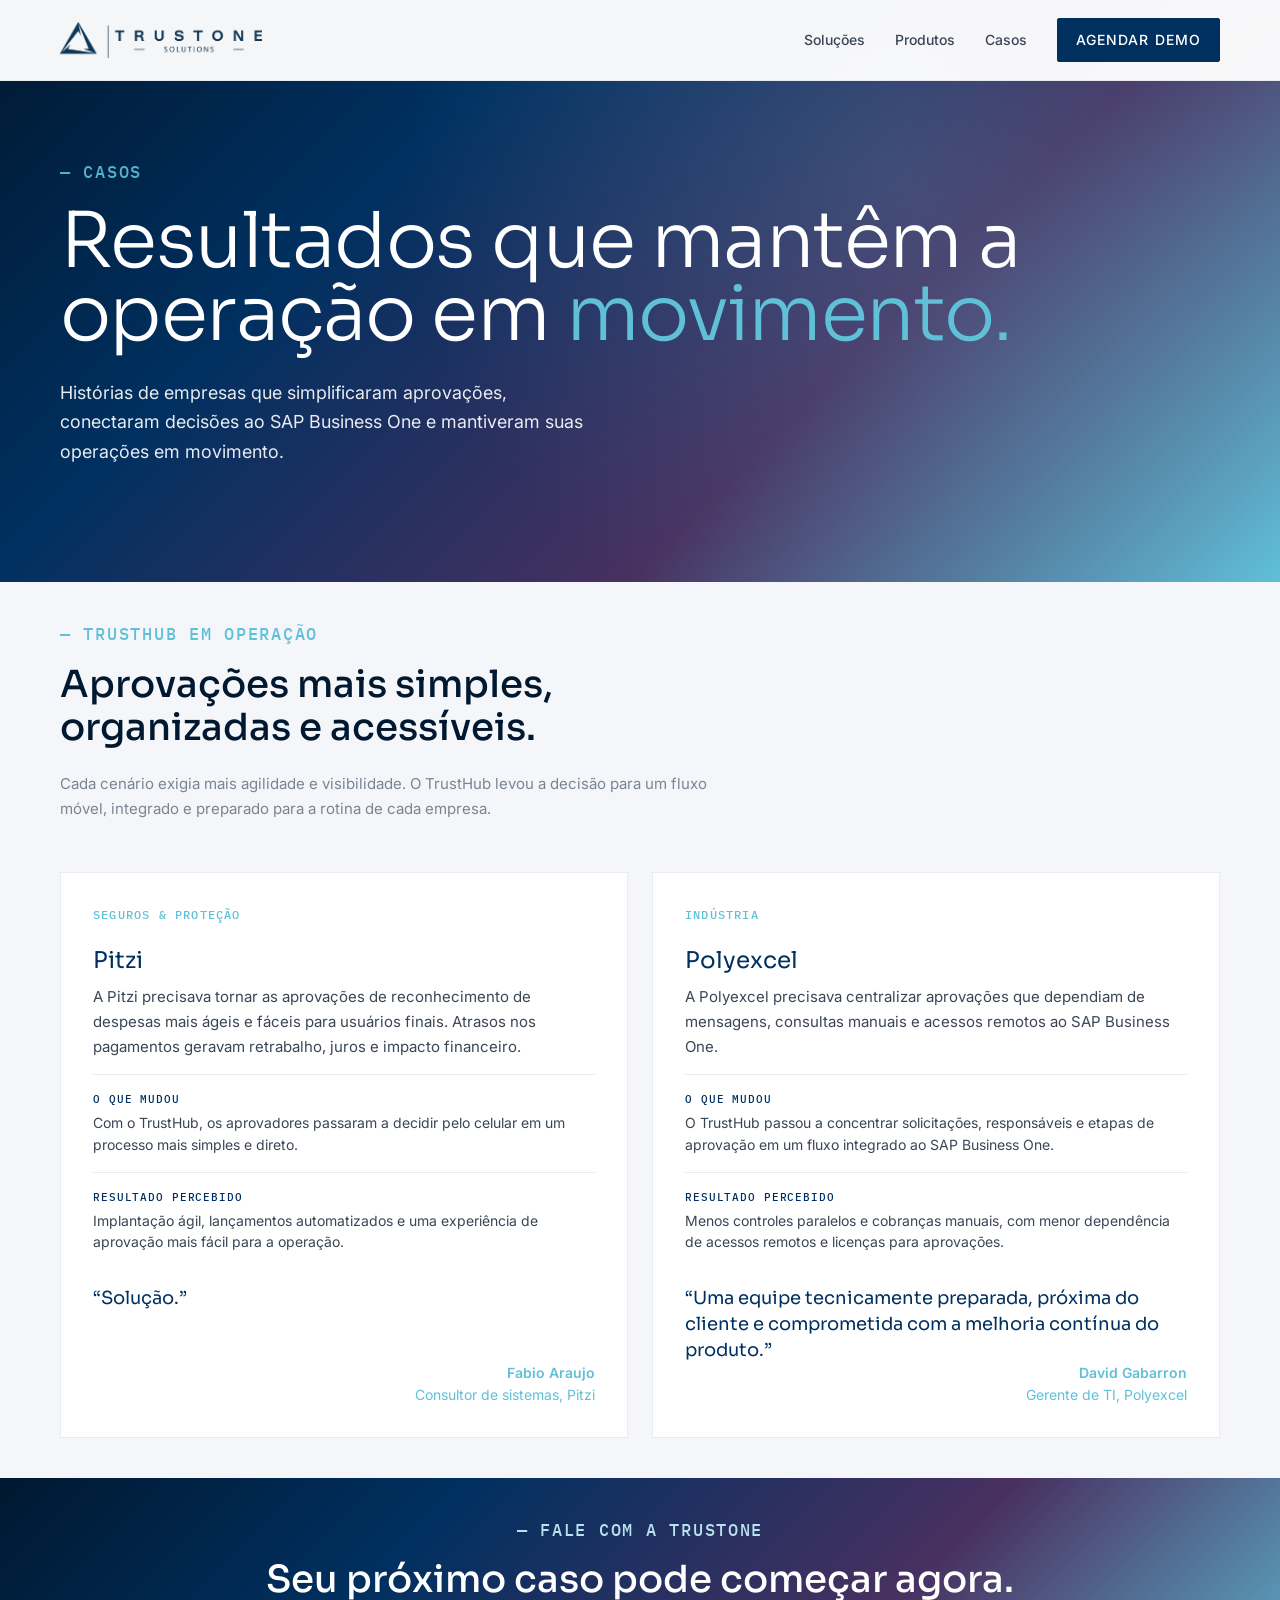
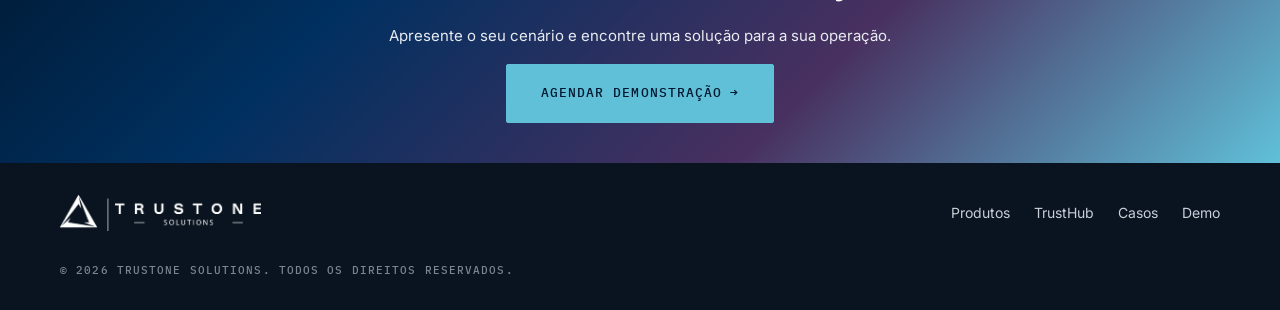
==== casos.html @ a484a376 "feat: novo site" ====
<!DOCTYPE html>
<html lang="pt-BR">
<head>
  <meta charset="UTF-8" />
  <meta name="viewport" content="width=device-width, initial-scale=1.0" />
  <meta name="description" content="Casos de sucesso da TrustOne Solutions." />
  <meta name="keywords" content="SAP Business One, consultoria empresarial, analytics, desenvolvimento, gestão empresarial, ERP, business intelligence, automação de processos, São Paulo">
  <meta name="language" content="pt-BR">
  <link rel="icon" type="image/png" href="assets/favicon.png">
  <title>Casos | TrustOne Solutions</title>
  <link rel="preconnect" href="https://fonts.googleapis.com" />
  <link rel="preconnect" href="https://fonts.gstatic.com" crossorigin />
  <link href="https://fonts.googleapis.com/css2?family=IBM+Plex+Mono:wght@400;500&family=Inter:wght@400;500;600&family=Sora:wght@300;400;500;600&display=swap" rel="stylesheet" />
  <link rel="stylesheet" href="style.css" />
  <link rel="stylesheet" href="pages.css" />
</head>
<body>
  <header class="site-header" id="header">
    <div class="container header-inner">
      <a href="index.html" class="logo" aria-label="TrustOne Solutions - Início"><img src="assets/logo_horizontal_1cor.png" alt="TrustOne Solutions" /></a>
      <nav class="main-nav" id="mainNav" aria-label="Navegação principal">
        <a href="index.html#solucoes">Soluções</a>
        <a href="produtos.html">Produtos</a>
        <a href="casos.html">Casos</a>
        <a href="index.html#contato" class="btn btn--small">Agendar demo</a>
      </nav>
      <button class="menu-toggle" id="menuToggle" aria-label="Abrir menu" aria-expanded="false" aria-controls="mainNav"><span></span><span></span><span></span></button>
    </div>
  </header>

  <main>
    <section class="hero" aria-labelledby="casesTitle">
      <div class="container hero__content">
        <p class="caption caption--mono hero__eyebrow">— Casos</p>
        <h1 id="casesTitle" class="display display--l hero__title">Resultados que mantêm a operação em <span class="text-cyan">movimento.</span></h1>
        <p class="body-text hero__lead">Histórias de empresas que simplificaram aprovações, conectaram decisões ao SAP Business One e mantiveram suas operações em movimento.</p>
      </div>
    </section>

    <section aria-labelledby="casesTitleList">
      <div class="container">
        <header class="section-header">
          <p class="caption caption--mono">— TrustHub em operação</p>
          <h2 id="casesTitleList" class="headline">Aprovações mais simples, organizadas e acessíveis.</h2>
          <p class="body-text section-header__lead">Cada cenário exigia mais agilidade e visibilidade. O TrustHub levou a decisão para um fluxo móvel, integrado e preparado para a rotina de cada empresa.</p>
        </header>
        <div class="case-grid" aria-label="Casos de sucesso do TrustHub">
          <article class="case-card">
            <span class="card-kicker case-card__status">Seguros &amp; Proteção</span>
            <h2 class="subhead">Pitzi</h2>
            <p class="body-text">A Pitzi precisava tornar as aprovações de reconhecimento de despesas mais ágeis e fáceis para usuários finais. Atrasos nos pagamentos geravam retrabalho, juros e impacto financeiro.</p>
            <div class="case-card__detail"><strong>O que mudou</strong><span>Com o TrustHub, os aprovadores passaram a decidir pelo celular em um processo mais simples e direto.</span></div>
            <div class="case-card__detail"><strong>Resultado percebido</strong><span>Implantação ágil, lançamentos automatizados e uma experiência de aprovação mais fácil para a operação.</span></div>
            <p class="case-card__quote">“Solução.”</p>
            <p class="case-card__author"><span>Fabio Araujo</span><span>Consultor de sistemas, Pitzi</span></p>
          </article>
          <article class="case-card">
            <span class="card-kicker case-card__status">Indústria</span>
            <h2 class="subhead">Polyexcel</h2>
            <p class="body-text">A Polyexcel precisava centralizar aprovações que dependiam de mensagens, consultas manuais e acessos remotos ao SAP Business One.</p>
            <div class="case-card__detail"><strong>O que mudou</strong><span>O TrustHub passou a concentrar solicitações, responsáveis e etapas de aprovação em um fluxo integrado ao SAP Business One.</span></div>
            <div class="case-card__detail"><strong>Resultado percebido</strong><span>Menos controles paralelos e cobranças manuais, com menor dependência de acessos remotos e licenças para aprovações.</span></div>
            <p class="case-card__quote">“Uma equipe tecnicamente preparada, próxima do cliente e comprometida com a melhoria contínua do produto.”</p>
            <p class="case-card__author"><span>David Gabarron</span><span>Gerente de TI, Polyexcel</span></p>
          </article>
        </div>
      </div>
    </section>

    <section class="final-cta" aria-labelledby="casesCtaTitle">
      <div class="container final-cta__content">
        <p class="caption caption--light">— Fale com a TrustOne</p>
        <h2 id="casesCtaTitle" class="headline">Seu próximo caso pode começar agora.</h2>
        <p class="body-text">Apresente o seu cenário e encontre uma solução para a sua operação.</p>
        <a href="index.html#contato" class="btn btn--primary btn--large">Agendar demonstração <span aria-hidden="true">→</span></a>
      </div>
    </section>
  </main>

  <footer class="site-footer">
    <div class="container footer-inner">
      <a href="index.html" class="logo logo--footer" aria-label="TrustOne Solutions - Início"><img src="assets/logo_horizontal_2cores.png" alt="TrustOne Solutions" /></a>
      <nav class="footer-nav" aria-label="Links do rodapé"><a href="produtos.html">Produtos</a><a href="trusthub.html">TrustHub</a><a href="casos.html">Casos</a><a href="index.html#contato">Demo</a></nav>
      <p class="caption caption--mono footer__legal">© 2026 TrustOne Solutions. Todos os direitos reservados.</p>
    </div>
  </footer>
  <script src="script.js"></script>
</body>
</html>
---- style.css ----
/* ==========================================================================
   TrustOne Solutions — Brandbook 2026
   Arquivo: style.css
   Tecnologias: CSS3 puro, variáveis (:root), Google Fonts.
   Objetivo: implementar identidade visual com modularidade e consistência.
   ========================================================================== */

/* --------------------------------------------------------------------------
   1. VARIÁVEIS DE MARCA
   Todas as cores, fontes e espaçamentos-base são declarados em :root para
   garantir consistência entre componentes e facilitar manutenção futura.
   -------------------------------------------------------------------------- */
:root {
  /* Primárias */
  --trust-navy: #003060;
  --trust-cyan: #60C0D8;

  /* Secundárias e suporte */
  --navy-900: #001830;
  --navy-600: #184878;
  --violeta: #483060;
  --ciano-300: #B8E2ED;

  /* Neutros estruturais */
  --ink: #0A1420;
  --graphite: #3A4656;
  --stone: #7A8594;
  --fog: #C8CFD8;
  --mist: #E8ECF1;
  --paper: #F4F6F9;

  /* Gradiente institucional — 135° conforme Brandbook p. 38 */
  --gradient-institutional: linear-gradient(
    135deg,
    var(--navy-900) 0%,
    var(--trust-navy) 30%,
    var(--violeta) 65%,
    var(--trust-cyan) 100%
  );

  /* Tipografia */
  --font-sora: 'Sora', sans-serif;           /* Títulos e display */
  --font-inter: 'Inter', sans-serif;         /* Corpo de texto */
  --font-mono: 'IBM Plex Mono', monospace;   /* Labels, captions, metadados */

  /* Unidade de espaçamento-base (X = 40pt convertido para px) */
  --space-unit: 40px;

  /* Transições */
  --transition-fast: 150ms ease;
  --transition-base: 220ms ease;
}

/* --------------------------------------------------------------------------
   2. RESET E BASE
   -------------------------------------------------------------------------- */
*,
*::before,
*::after {
  box-sizing: border-box;
}

html {
  scroll-behavior: smooth;
  -webkit-font-smoothing: antialiased;
  -moz-osx-font-smoothing: grayscale;
}

body {
  margin: 0;
  padding: 0;
  font-family: var(--font-inter);
  font-size: 16px;
  line-height: 1.6;
  color: var(--ink);
  background-color: var(--paper);
}

img {
  max-width: 100%;
  height: auto;
  display: block;
}

a {
  color: inherit;
  text-decoration: none;
}

button {
  font-family: inherit;
}

/* --------------------------------------------------------------------------
   3. TIPOGRAFIA
   A hierarquia respeita o silêncio: pesos leves nos displays, corpo legível
   em Inter e metadados técnicos em IBM Plex Mono.
   -------------------------------------------------------------------------- */

/* Display XXL: 180pt / line-height 0.92 / weight 300 */
.display {
  font-family: var(--font-sora);
  font-weight: 300;
  letter-spacing: -0.02em;
  margin: 0;
}

.display--xxl {
  font-size: clamp(48px, 12vw, 180pt);
  line-height: 0.92;
}

/* Display XL: 120pt / line-height 0.95 / weight 300 */
.display--xl {
  font-size: clamp(42px, 9vw, 120pt);
  line-height: 0.95;
}

/* Display L: 96pt / line-height 0.95 / weight 300 */
.display--l {
  font-size: clamp(36px, 6vw, 96pt);
  line-height: 0.95;
}

/* Headline: 40pt / line-height 1.15 / weight 500 */
.headline {
  font-family: var(--font-sora);
  font-size: clamp(28px, 3.2vw, 28pt);
  font-weight: 500;
  line-height: 1.15;
  color: var(--navy-900);
  margin: 0 0 0.6em;
}

.headline--light {
  color: #ffffff;
}

/* Subhead: 28pt / line-height 1.3 / weight 400 */
.subhead {
  font-family: var(--font-sora);
  font-size: clamp(20px, 1.8vw, 28pt);
  font-weight: 400;
  line-height: 1.3;
  color: var(--trust-navy);
  margin: 0 0 0.4em;
}

/* Corpo de texto (Inter) */
.body-text {
  font-family: var(--font-inter);
  font-size: clamp(15px, 1.15vw, 17px);
  font-weight: 400;
  line-height: 1.65;
  color: var(--graphite);
  margin: 0 0 1em;
}

.body-text--light {
  color: var(--mist);
}

/* Caption / Label (IBM Plex Mono): 13pt / line-height 1.4 / letter-spacing 0.1em / weight 500 */
.caption {
  font-family: var(--font-mono);
  font-size: 13pt;
  font-weight: 500;
  line-height: 1.4;
  letter-spacing: 0.1em;
  text-transform: uppercase;
  color: var(--stone);
  margin: 0 0 1em;
}

.caption--mono {
  color: var(--trust-cyan);
}

.caption--light {
  color: var(--ciano-300);
}

/* Utilitários */
.text-cyan {
  color: var(--trust-cyan);
}

.visually-hidden {
  position: absolute;
  width: 1px;
  height: 1px;
  padding: 0;
  margin: -1px;
  overflow: hidden;
  clip: rect(0, 0, 0, 0);
  white-space: nowrap;
  border: 0;
}

/* --------------------------------------------------------------------------
   4. LAYOUT
   Container centralizado com largura máxima e padding responsivo.
   A unidade X = 40pt é usada como referência para margens verticais.
   -------------------------------------------------------------------------- */
.container {
  width: 100%;
  max-width: 1280px;
  margin: 0 auto;
  padding: 0 clamp(20px, 5vw, calc(var(--space-unit) * 1.5));
}

section {
  padding: calc(var(--space-unit)) 0;
}

/* --------------------------------------------------------------------------
   5. HEADER E NAVEGAÇÃO
   -------------------------------------------------------------------------- */
.site-header {
  position: fixed;
  top: 0;
  left: 0;
  width: 100%;
  z-index: 1000;
  background-color: rgba(255, 255, 255, 0.96);
  backdrop-filter: blur(8px);
  border-bottom: 1px solid var(--mist);
  transition: box-shadow var(--transition-base);
}

.site-header--scrolled {
  box-shadow: 0 2px 12px rgba(10, 20, 32, 0.08);
}

.header-inner {
  display: flex;
  align-items: center;
  justify-content: space-between;
  height: 80px;
}

.logo img {
  height: 36px;
  width: auto;
}

.logo--footer img {
  filter: brightness(0) invert(1);
}

.main-nav {
  display: flex;
  align-items: center;
  gap: calc(var(--space-unit) * 0.75);
}

.main-nav a {
  font-family: var(--font-inter);
  font-size: 14px;
  font-weight: 500;
  color: var(--graphite);
  transition: color var(--transition-fast);
}

.main-nav a:hover {
  color: var(--trust-navy);
}

.main-nav a.btn {
  color: #ffffff;
}

/* Botão hamburger — visível apenas em mobile */
.menu-toggle {
  display: none;
  flex-direction: column;
  justify-content: center;
  width: 40px;
  height: 40px;
  background: transparent;
  border: none;
  cursor: pointer;
  gap: 6px;
  padding: 0;
}

.menu-toggle span {
  display: block;
  width: 24px;
  height: 2px;
  background-color: var(--trust-navy);
  transition: transform var(--transition-fast), opacity var(--transition-fast);
}

.menu-toggle[aria-expanded="true"] span:nth-child(1) {
  transform: translateY(8px) rotate(45deg);
}

.menu-toggle[aria-expanded="true"] span:nth-child(2) {
  opacity: 0;
}

.menu-toggle[aria-expanded="true"] span:nth-child(3) {
  transform: translateY(-8px) rotate(-45deg);
}

/* --------------------------------------------------------------------------
   6. BOTÕES E LINKS
   -------------------------------------------------------------------------- */
.btn {
  display: inline-flex;
  align-items: center;
  justify-content: center;
  gap: 8px;
  font-family: var(--font-mono);
  font-size: 12px;
  font-weight: 500;
  letter-spacing: 0.08em;
  text-transform: uppercase;
  padding: 14px 26px;
  border: 1px solid transparent;
  border-radius: 2px;
  cursor: pointer;
  transition: background-color var(--transition-fast),
              border-color var(--transition-fast),
              color var(--transition-fast),
              transform var(--transition-fast);
}

.btn--primary {
  background-color: var(--trust-cyan);
  color: var(--navy-900);
  border-color: var(--trust-cyan);
}

.btn--primary:hover {
  background-color: var(--ciano-300);
  border-color: var(--ciano-300);
  transform: translateY(-1px);
}

.btn--outline {
  background-color: transparent;
  color: #ffffff;
  border-color: rgba(255, 255, 255, 0.45);
}

.btn--outline:hover {
  background-color: rgba(255, 255, 255, 0.08);
  border-color: rgba(255, 255, 255, 0.8);
}

.btn--small {
  padding: 10px 18px;
  background-color: var(--trust-navy);
  color: #ffffff;
  border-color: var(--trust-navy);
}

.btn--small:hover {
  background-color: var(--navy-600);
  border-color: var(--navy-600);
}

.btn--large {
  padding: 18px 34px;
  font-size: 13px;
}

.link-arrow {
  display: inline-flex;
  align-items: center;
  gap: 6px;
  margin-top: auto;
  font-family: var(--font-inter);
  font-size: 14px;
  font-weight: 500;
  color: var(--trust-navy);
  transition: gap var(--transition-fast);
}

.link-arrow:hover {
  gap: 10px;
}

/* --------------------------------------------------------------------------
   7. HERO
   Fundo com gradiente institucional de 135°. Texto claro sobre fundo escuro.
   -------------------------------------------------------------------------- */
.hero {
  position: relative;
  display: flex;
  align-items: center;
  padding-top: calc(var(--space-unit) * 4);
  padding-bottom: calc(var(--space-unit) * 2);
  background: var(--gradient-institutional);
  color: #ffffff;
  overflow: hidden;
}

.hero::after {
  content: "";
  position: absolute;
  inset: 0;
  background: radial-gradient(circle at 70% 30%, rgba(96, 192, 216, 0.2), transparent 50%);
  pointer-events: none;
}

.hero__content {
  position: relative;
  z-index: 1;
}

.hero__eyebrow {
  margin-bottom: 1.2em;
  opacity: 0.9;
}

.hero__title {
  color: #ffffff;
  margin-bottom: 0.35em;
}

.hero__lead {
  max-width: 540px;
  color: var(--mist);
  font-size: clamp(16px, 1.4vw, 19px);
  margin-bottom: 2em;
}

.hero__actions {
  display: flex;
  flex-wrap: wrap;
  gap: 14px;
}

/* --------------------------------------------------------------------------
   8. MÉTRICAS
   Números em Sora, labels em IBM Plex Mono. Fundo claro para contraste.
   -------------------------------------------------------------------------- */
.metrics {
  background-color: #ffffff;
  border-bottom: 1px solid var(--mist);
}

.metrics__grid {
  display: grid;
  grid-template-columns: repeat(4, 1fr);
  gap: calc(var(--space-unit) * 0.75);
}

.metric-card {
  display: flex;
  flex-direction: column;
  gap: 6px;
}

.metric-card__number {
  font-family: var(--font-sora);
  font-size: clamp(36px, 4.5vw, 56px);
  font-weight: 300;
  line-height: 1;
  color: var(--trust-navy);
}

.metric-card__label {
  font-family: var(--font-mono);
  font-size: 11px;
  font-weight: 500;
  letter-spacing: 0.1em;
  text-transform: uppercase;
  color: var(--stone);
}

/* --------------------------------------------------------------------------
   9. SEÇÃO DE SOLUÇÕES E CARDS
   Cards com bordas limpas, sombra sutil e uso generoso de espaço em branco.
   -------------------------------------------------------------------------- */
.solutions {
  background-color: var(--paper);
}

.section-header {
  max-width: 680px;
  margin-bottom: calc(var(--space-unit) * 1.25);
}

.section-header__lead {
  color: var(--stone);
}

.cards-grid {
  display: grid;
  grid-template-columns: repeat(3, minmax(0, 1fr));
  gap: calc(var(--space-unit) * 0.75);
}

.solution-card {
  display: flex;
  flex-direction: column;
  background-color: #ffffff;
  border: 1px solid var(--mist);
  border-radius: 2px;
  padding: calc(var(--space-unit) * 0.8);
  transition: border-color var(--transition-base),
              box-shadow var(--transition-base),
              transform var(--transition-base);
}

.solution-card:hover {
  border-color: var(--fog);
  box-shadow: 0 12px 32px rgba(10, 20, 32, 0.06);
  transform: translateY(-4px);
}

.solution-card__icon {
  width: 48px;
  height: 48px;
  color: var(--trust-navy);
  margin-bottom: calc(var(--space-unit) * 0.45);
}

.solution-card__icon svg {
  width: 100%;
  height: 100%;
}

/* --------------------------------------------------------------------------
   10. DIFERENCIAIS
   -------------------------------------------------------------------------- */
.edge {
  background-color: #ffffff;
}

.edge__layout {
  display: grid;
  grid-template-columns: 1fr 1fr;
  gap: calc(var(--space-unit) * 1.5);
  align-items: center;
}

.edge__copy {
  max-width: 560px;
}

.check-list {
  list-style: none;
  padding: 0;
  margin: 0 0 calc(var(--space-unit) * 0.8);
  display: flex;
  flex-direction: column;
  gap: 16px;
}

.check-list li {
  display: flex;
  align-items: center;
  gap: 14px;
  font-family: var(--font-inter);
  font-size: 16px;
  line-height: 1.5;
  color: var(--graphite);
}

/* Símbolo do check do logotipo usado como selo/bullet autônomo */
.check-list__icon {
  flex-shrink: 0;
  display: flex;
  align-items: center;
  justify-content: center;
  width: 24px;
  height: 24px;
  background-color: var(--trust-cyan);
  border-radius: 4px;
}

.check-list__icon img {
  width: 20px;
  height: auto;
  display: block;
}

.gradient-block {
  width: 100%;
  aspect-ratio: 4 / 3;
  background: var(--gradient-institutional);
  border-radius: 2px;
  opacity: 0.95;
}

/* --------------------------------------------------------------------------
   11. CTA FINAL
   -------------------------------------------------------------------------- */
.cta {
  background-color: var(--navy-900);
  text-align: center;
}

.cta--trusthub {
  position: relative;
  overflow: hidden;
}

.cta--trusthub::before {
  position: absolute;
  inset: 0;
  content: "";
  background-image: url("assets/triangles_pattern.svg");
  background-repeat: repeat;
  background-size: 112px 112px;
  -webkit-mask-image: linear-gradient(to right, transparent 0, transparent 50%, #000 100%);
  mask-image: linear-gradient(to right, transparent 0, transparent 50%, #000 100%);
  opacity: .15;
  pointer-events: none;
}

.cta--trusthub .cta__content {
  position: relative;
  z-index: 1;
}

.cta__content {
  max-width: 720px;
}

/* --------------------------------------------------------------------------
   12. CONTATO
   -------------------------------------------------------------------------- */
.contact {
  background-color: var(--paper);
}

.contact__layout {
  display: grid;
  grid-template-columns: minmax(0, 0.8fr) minmax(0, 1.2fr);
  gap: calc(var(--space-unit) * 1.5);
  align-items: start;
}

.contact__details {
  max-width: 500px;
}

.contact__channels {
  display: grid;
  gap: 22px;
  margin-top: calc(var(--space-unit) * 0.8);
}

.contact-channel {
  display: flex;
  align-items: flex-start;
  gap: 14px;
  color: var(--graphite);
}

.contact-channel[href] {
  transition: color var(--transition-fast);
}

.contact-channel[href]:hover {
  color: var(--trust-navy);
}

.contact-channel__icon {
  flex: 0 0 24px;
  width: 24px;
  height: 24px;
  color: var(--trust-cyan);
}

.contact-channel__icon svg {
  display: block;
  width: 100%;
  height: 100%;
}

.contact-channel strong,
.contact-channel small {
  display: block;
}

.contact-channel strong {
  font-family: var(--font-inter);
  font-size: 15px;
  font-weight: 600;
  line-height: 1.35;
  color: var(--ink);
}

.contact-channel small {
  margin-top: 3px;
  font-family: var(--font-inter);
  font-size: 14px;
  line-height: 1.5;
  color: var(--graphite);
}

.contact__socials {
  margin-top: calc(var(--space-unit) * 1.1);
}

.contact__socials .caption {
  margin-bottom: 12px;
}

.contact__social-links {
  display: flex;
  flex-wrap: wrap;
  gap: 10px;
}

.contact__social-links a {
  border: 1px solid var(--fog);
  padding: 9px 13px;
  font-family: var(--font-mono);
  font-size: 11px;
  font-weight: 500;
  letter-spacing: 0.04em;
  color: var(--trust-navy);
  transition: border-color var(--transition-fast), background-color var(--transition-fast), color var(--transition-fast);
}

.contact__social-links a:hover {
  border-color: var(--trust-navy);
  background-color: var(--trust-navy);
  color: #ffffff;
}

.contact__form {
  min-height: 720px;
  overflow: hidden;
  background-color: var(--ink);
  border-radius: 2px;
}

.contact__form iframe {
  display: block;
  width: 100%;
  height: 1200px;
  min-height: 720px;
  border: 0;
  background-color: var(--ink);
}

/* --------------------------------------------------------------------------
   13. FOOTER
   -------------------------------------------------------------------------- */
.site-footer {
  background-color: var(--ink);
  color: #ffffff;
  padding: calc(var(--space-unit) * 0.8) 0;
}

.footer-inner {
  display: flex;
  flex-wrap: wrap;
  align-items: center;
  justify-content: space-between;
  gap: 20px;
}

.footer-nav {
  display: flex;
  gap: calc(var(--space-unit) * 0.6);
}

.footer-nav a {
  font-family: var(--font-inter);
  font-size: 14px;
  color: var(--fog);
  transition: color var(--transition-fast);
}

.footer-nav a:hover {
  color: #ffffff;
}

.footer__legal {
  width: 100%;
  margin-top: 12px;
  margin-bottom: 0;
  color: var(--stone);
  font-size: 11px;
}

/* --------------------------------------------------------------------------
   14. RESPONSIVIDADE
   -------------------------------------------------------------------------- */
@media (max-width: 1024px) {
  .cards-grid {
    grid-template-columns: repeat(2, 1fr);
  }
}

@media (max-width: 768px) {
  .main-nav {
    position: fixed;
    top: 80px;
    left: 0;
    width: 100%;
    flex-direction: column;
    align-items: flex-start;
    gap: 0;
    background-color: #ffffff;
    border-bottom: 1px solid var(--mist);
    padding: 16px clamp(20px, 5vw, calc(var(--space-unit) * 1.5));
    transform: translateY(-120%);
    opacity: 0;
    pointer-events: none;
    transition: transform var(--transition-base), opacity var(--transition-base);
  }

  .main-nav.is-open {
    transform: translateY(0);
    opacity: 1;
    pointer-events: auto;
  }

  .main-nav a {
    display: block;
    width: 100%;
    padding: 14px 0;
    border-bottom: 1px solid var(--mist);
  }

  .main-nav a.btn {
    margin-top: 12px;
    text-align: center;
    border: none;
  }

  .menu-toggle {
    display: flex;
  }

  .metrics__grid {
    grid-template-columns: repeat(2, 1fr);
    gap: calc(var(--space-unit) * 0.5);
  }

  .cards-grid {
    grid-template-columns: 1fr;
  }

  .edge__layout,
  .contact__layout {
    grid-template-columns: 1fr;
    gap: calc(var(--space-unit));
  }

  .contact__details {
    max-width: none;
  }

  .contact__form {
    min-height: 640px;
  }

  .contact__form iframe {
    min-height: 640px;
  }

  .gradient-block {
    max-width: 420px;
  }

  .hero__actions {
    flex-direction: column;
    align-items: flex-start;
  }
}

@media (max-width: 480px) {
  .metrics__grid {
    grid-template-columns: 1fr;
  }

  .footer-inner {
    flex-direction: column;
    align-items: flex-start;
  }
}
---- pages.css ----
.feature-grid,
.audience-grid,
.benefit-grid,
.case-grid {
  display: grid;
  grid-template-columns: repeat(3, minmax(0, 1fr));
  gap: 24px;
}

.feature-card,
.audience-card,
.benefit-card,
.case-card {
  display: flex;
  flex-direction: column;
  min-width: 0;
  padding: 32px;
  background: #ffffff;
  border: 1px solid var(--mist);
}

.product-card--featured {
  position: relative;
  overflow: hidden;
  background: var(--trust-navy);
  border-color: var(--navy-900);
}

.product-card--featured::before {
  position: absolute;
  inset: 0;
  content: "";
  background-image: url("assets/check_margin.svg");
  background-repeat: repeat;
  background-position: -10px -12px;
  background-size: 48px 48px;
  padding: 12px;
  opacity: .09;
  pointer-events: none;
}

.product-card--featured > * {
  position: relative;
  z-index: 1;
}

.product-card--featured .subhead,
.product-card--featured .body-text,
.product-card--featured .link-arrow {
  color: #ffffff;
}

.card-kicker,
.step__number {
  display: block;
  margin-bottom: 22px;
  font-family: var(--font-mono);
  font-size: 12px;
  font-weight: 500;
  letter-spacing: .1em;
  color: var(--trust-cyan);
  text-transform: uppercase;
}

.feature-card .body-text,
.benefit-card .body-text {
  margin-bottom: 24px;
}

.trusthub-hero__layout {
  position: relative;
  z-index: 1;
  display: grid;
  grid-template-columns: minmax(0, 1fr) minmax(340px, .82fr);
  gap: calc(var(--space-unit) * 1.25);
  align-items: center;
}

.app-preview {
  display: flex;
  justify-content: center;
  padding: 14px;
  /* background: rgba(255,255,255,.16); */
  /* border: 1px solid rgba(255,255,255,.28); */
  border-radius: 4px;
  /* box-shadow: 0 24px 54px rgba(0, 24, 48, .28); */
}

.app-preview img {
  width: min(100%, 330px);
  height: auto;
}

.problem-section {
  background: var(--paper);
}

.problem-layout,
.integration-layout,
.security-layout {
  display: grid;
  grid-template-columns: minmax(0, .9fr) minmax(0, 1.1fr);
  gap: calc(var(--space-unit) * 1.5);
  align-items: start;
}

.problem-list,
.security-list {
  display: grid;
  gap: 0;
  margin: 0;
  padding: 0;
  list-style: none;
  border-top: 1px solid var(--fog);
}

.problem-list li,
.security-list li {
  display: flex;
  align-items: center;
  gap: 14px;
  padding: 20px 0;
  border-bottom: 1px solid var(--fog);
  color: var(--graphite);
}

.solution-section {
  background: #ffffff;
}

.solution-intro {
  max-width: 720px;
  margin-bottom: 42px;
}

.app-gallery {
  background: var(--paper);
}

.app-gallery__layout {
  display: flex;
  gap: 20px;
  overflow-x: auto;
  padding: 0 0 16px;
  scroll-snap-type: x mandatory;
  scrollbar-color: var(--trust-cyan) var(--mist);
  scrollbar-width: thin;
}

.app-gallery__layout::-webkit-scrollbar {
  height: 8px;
}

.app-gallery__layout::-webkit-scrollbar-track {
  background: var(--mist);
}

.app-gallery__layout::-webkit-scrollbar-thumb {
  background: var(--trust-cyan);
}

.app-gallery__item {
  display: flex;
  flex: 0 0 310px;
  flex-direction: column;
  overflow: hidden;
  scroll-snap-align: start;
  background: #ffffff;
  border: 1px solid var(--mist);
}

.app-gallery__image {
  display: flex;
  align-items: flex-start;
  justify-content: center;
  min-height: 390px;
  overflow: hidden;
  padding: 24px 24px 0;
  background: var(--gradient-institutional);
}

.app-gallery__image img {
  width: auto;
  max-width: 100%;
  height: 440px;
  object-fit: contain;
  object-position: top;
  filter: drop-shadow(0 16px 20px rgba(0, 0, 0, .25));
}

.app-gallery__copy {
  padding: 24px;
}

.app-gallery__copy .card-kicker {
  margin-bottom: 12px;
}

.app-gallery__copy .subhead {
  font-size: 22px;
}

.app-gallery__copy .body-text {
  margin-bottom: 0;
  font-size: 14px;
}

.flow-section {
  background: var(--navy-900);
}

.flow-section .headline,
.flow-section .body-text {
  color: #ffffff;
}

.flow-grid {
  display: grid;
  grid-template-columns: repeat(4, minmax(0, 1fr));
  gap: 1px;
  background: rgba(255,255,255,.22);
}

.flow-step {
  min-height: 230px;
  padding: 30px;
  background: var(--navy-900);
}

.flow-step h3 {
  margin: 0 0 12px;
  font-family: var(--font-sora);
  font-size: 27px;
  font-weight: 400;
  color: #ffffff;
}

.flow-step p {
  margin: 0;
  font-size: 15px;
  line-height: 1.6;
  color: var(--fog);
}

.feature-grid {
  grid-template-columns: repeat(2, minmax(0, 1fr));
}

.feature-card {
  min-height: 190px;
  padding: 28px;
}

.feature-card .subhead {
  font-size: 22px;
}

.integration-section {
  background: var(--paper);
}

.integration-quote {
  padding: 38px;
  background: var(--gradient-institutional);
  color: #ffffff;
}

.integration-quote p {
  margin: 0;
  font-family: var(--font-sora);
  font-size: clamp(24px, 2.5vw, 34px);
  font-weight: 300;
  line-height: 1.3;
}

.audience-grid {
  grid-template-columns: repeat(5, minmax(0, 1fr));
  gap: 12px;
}

.audience-card {
  min-height: 150px;
  padding: 24px;
  background: var(--paper);
}

.audience-card .subhead {
  font-size: 18px;
}

.benefit-grid {
  grid-template-columns: repeat(2, minmax(0, 1fr));
}

.security-section {
  background: var(--paper);
}

.final-cta {
  background: var(--gradient-institutional);
  text-align: center;
}

.final-cta .headline,
.final-cta .body-text {
  color: #ffffff;
}

.final-cta .body-text {
  max-width: 660px;
  margin-right: auto;
  margin-left: auto;
  color: var(--mist);
}

.final-cta__content {
  max-width: 880px;
}

.final-cta__support {
  margin-top: 22px;
  font-size: 14px;
  color: var(--ciano-300);
}

.final-cta__support a {
  text-decoration: underline;
  text-underline-offset: 4px;
}

.case-grid {
  grid-template-columns: repeat(2, minmax(0, 1fr));
}

.case-card {
  min-height: 250px;
  background: #ffffff;
}

.case-card__detail {
  display: grid;
  gap: 4px;
  padding: 16px 0;
  border-top: 1px solid var(--mist);
  font-size: 14px;
  line-height: 1.55;
  color: var(--graphite);
}

.case-card__detail strong {
  font-family: var(--font-mono);
  font-size: 11px;
  font-weight: 500;
  letter-spacing: .08em;
  text-transform: uppercase;
  color: var(--trust-navy);
}

.case-card__quote {
  margin: 16px 0 0;
  font-family: var(--font-sora);
  font-size: 18px;
  font-weight: 400;
  line-height: 1.45;
  color: var(--trust-navy);
}

.case-card__author {
  display: grid;
  gap: 2px;
  margin: auto 0 0;
  font-family: var(--font-inter);
  font-size: 14px;
  line-height: 1.4;
  text-align: right;
  color: var(--trust-cyan);
}

.case-card__author span:first-child {
  font-weight: 600;
}

.case-card__author span:last-child {
  font-weight: 400;
}

.case-card__status {
  color: var(--trust-cyan);
}

.empty-case {
  padding: calc(var(--space-unit) * 1.5);
  border: 1px dashed var(--fog);
  text-align: center;
  color: var(--stone);
}

@media (max-width: 1024px) {
  .case-grid {
    grid-template-columns: repeat(2, minmax(0, 1fr));
  }

  .audience-grid {
    grid-template-columns: repeat(3, minmax(0, 1fr));
  }

  .trusthub-hero__layout,
  .problem-layout,
  .integration-layout,
  .security-layout {
    grid-template-columns: 1fr;
  }
}

@media (max-width: 768px) {
  .feature-grid,
  .benefit-grid,
  .case-grid,
  .audience-grid,
  .flow-grid {
    grid-template-columns: 1fr;
  }

  .app-gallery__item {
    flex-basis: min(310px, 82vw);
  }

  .app-preview__screen {
    min-height: auto;
  }
}
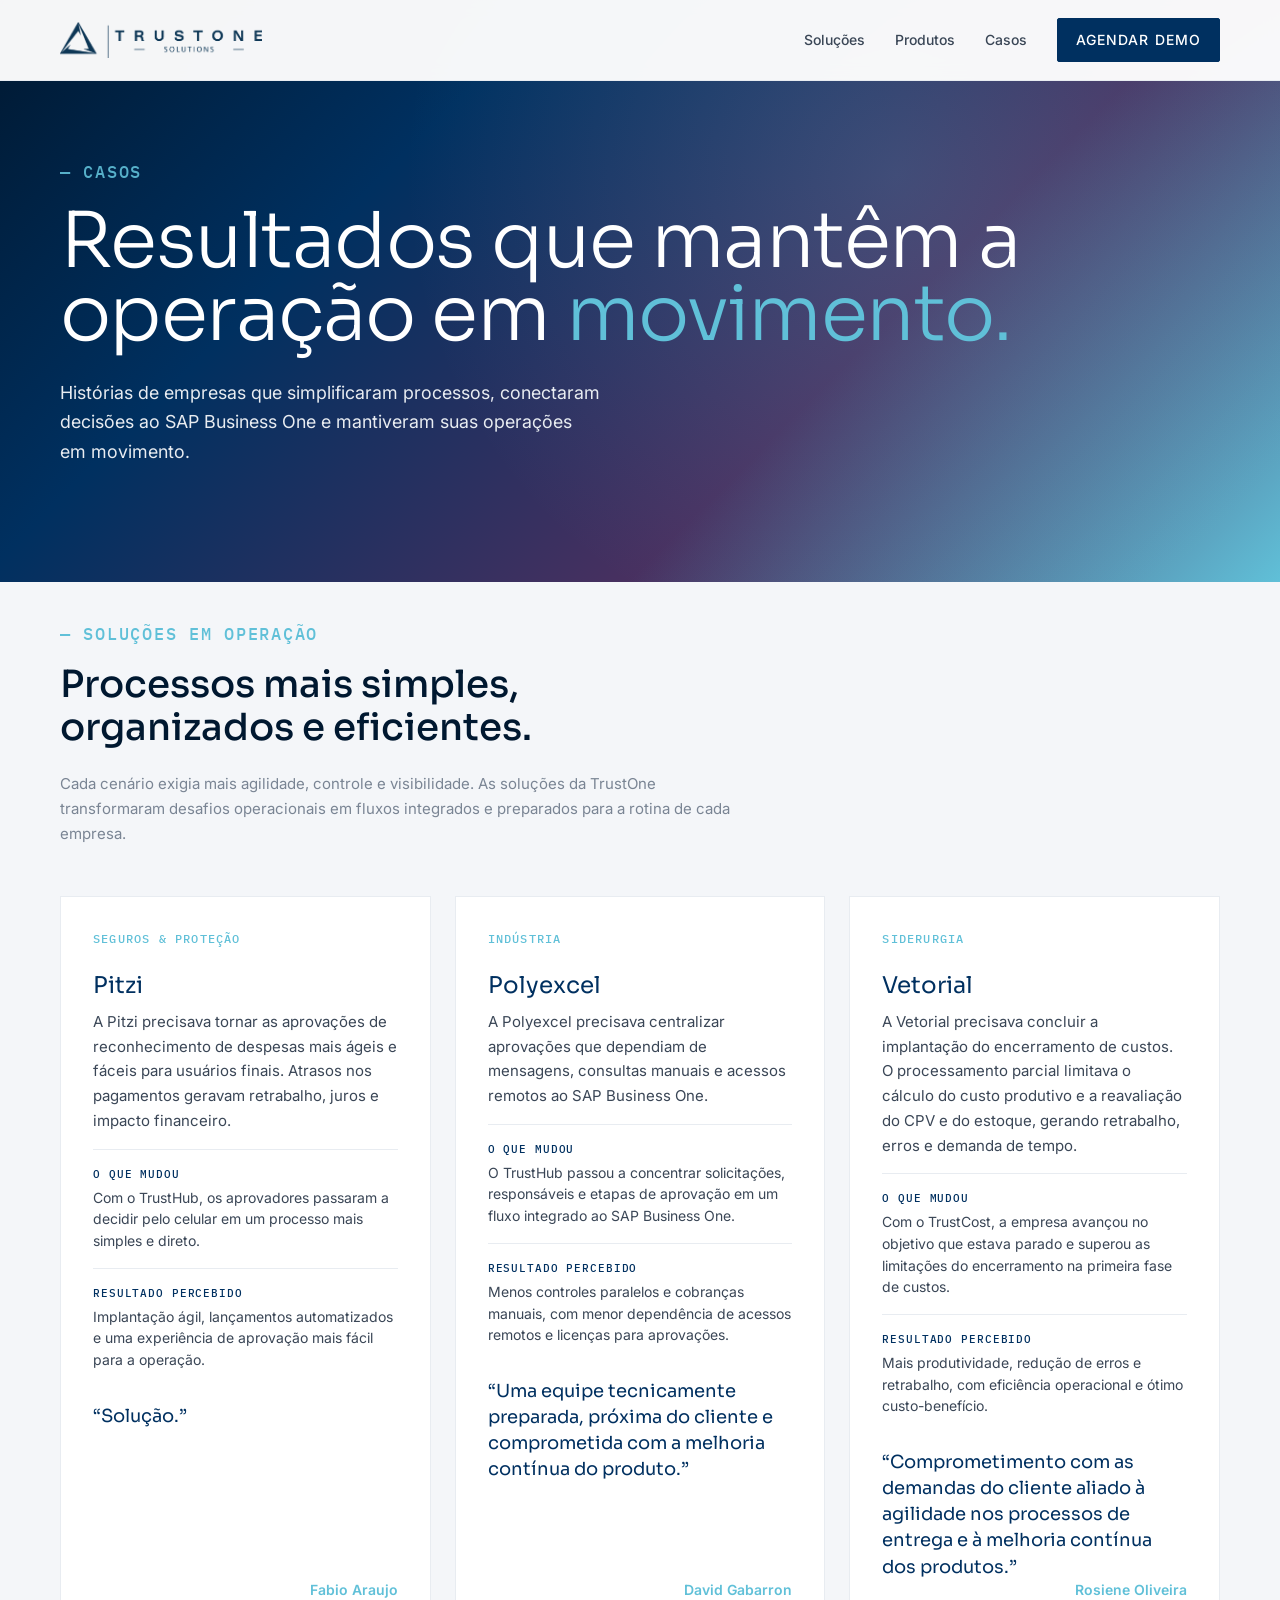
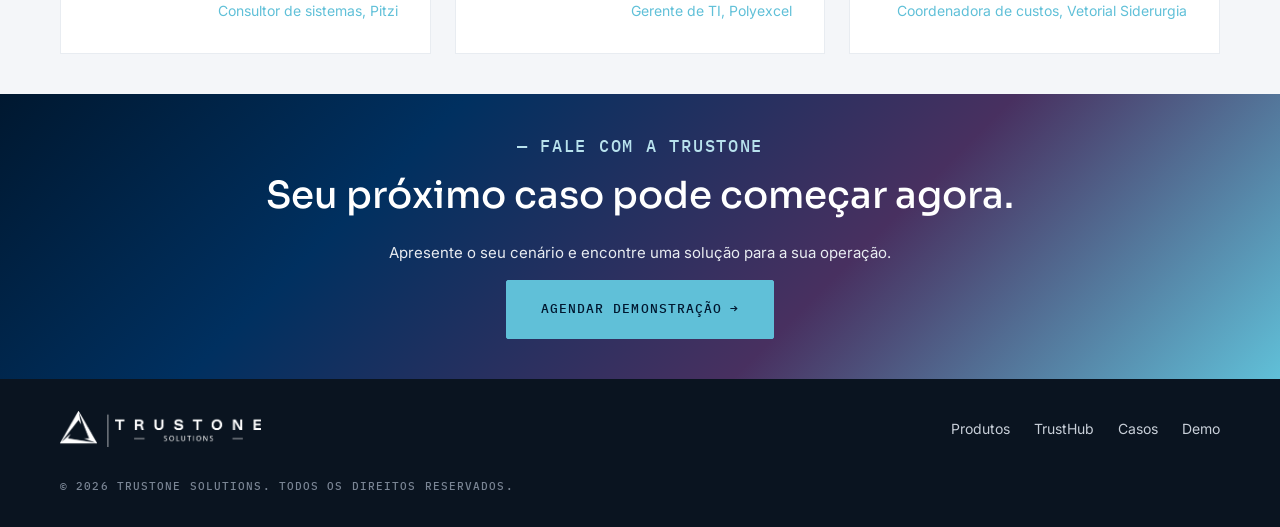
==== commit 19fe2c26: "feat: novo caso vetorial" ====
--- a/casos.html
+++ b/casos.html
@@ -33,18 +33,18 @@
       <div class="container hero__content">
         <p class="caption caption--mono hero__eyebrow">— Casos</p>
         <h1 id="casesTitle" class="display display--l hero__title">Resultados que mantêm a operação em <span class="text-cyan">movimento.</span></h1>
-        <p class="body-text hero__lead">Histórias de empresas que simplificaram aprovações, conectaram decisões ao SAP Business One e mantiveram suas operações em movimento.</p>
+        <p class="body-text hero__lead">Histórias de empresas que simplificaram processos, conectaram decisões ao SAP Business One e mantiveram suas operações em movimento.</p>
       </div>
     </section>
 
     <section aria-labelledby="casesTitleList">
       <div class="container">
         <header class="section-header">
-          <p class="caption caption--mono">— TrustHub em operação</p>
-          <h2 id="casesTitleList" class="headline">Aprovações mais simples, organizadas e acessíveis.</h2>
-          <p class="body-text section-header__lead">Cada cenário exigia mais agilidade e visibilidade. O TrustHub levou a decisão para um fluxo móvel, integrado e preparado para a rotina de cada empresa.</p>
+          <p class="caption caption--mono">— Soluções em operação</p>
+          <h2 id="casesTitleList" class="headline">Processos mais simples, organizados e eficientes.</h2>
+          <p class="body-text section-header__lead">Cada cenário exigia mais agilidade, controle e visibilidade. As soluções da TrustOne transformaram desafios operacionais em fluxos integrados e preparados para a rotina de cada empresa.</p>
         </header>
-        <div class="case-grid" aria-label="Casos de sucesso do TrustHub">
+        <div class="case-grid" aria-label="Casos de sucesso da TrustOne">
           <article class="case-card">
             <span class="card-kicker case-card__status">Seguros &amp; Proteção</span>
             <h2 class="subhead">Pitzi</h2>
@@ -62,6 +62,15 @@
             <div class="case-card__detail"><strong>Resultado percebido</strong><span>Menos controles paralelos e cobranças manuais, com menor dependência de acessos remotos e licenças para aprovações.</span></div>
             <p class="case-card__quote">“Uma equipe tecnicamente preparada, próxima do cliente e comprometida com a melhoria contínua do produto.”</p>
             <p class="case-card__author"><span>David Gabarron</span><span>Gerente de TI, Polyexcel</span></p>
+          </article>
+          <article class="case-card">
+            <span class="card-kicker case-card__status">Siderurgia</span>
+            <h2 class="subhead">Vetorial</h2>
+            <p class="body-text">A Vetorial precisava concluir a implantação do encerramento de custos. O processamento parcial limitava o cálculo do custo produtivo e a reavaliação do CPV e do estoque, gerando retrabalho, erros e demanda de tempo.</p>
+            <div class="case-card__detail"><strong>O que mudou</strong><span>Com o TrustCost, a empresa avançou no objetivo que estava parado e superou as limitações do encerramento na primeira fase de custos.</span></div>
+            <div class="case-card__detail"><strong>Resultado percebido</strong><span>Mais produtividade, redução de erros e retrabalho, com eficiência operacional e ótimo custo-benefício.</span></div>
+            <p class="case-card__quote">“Comprometimento com as demandas do cliente aliado à agilidade nos processos de entrega e à melhoria contínua dos produtos.”</p>
+            <p class="case-card__author"><span>Rosiene Oliveira</span><span> Coordenadora de custos, Vetorial Siderurgia</span></p>
           </article>
         </div>
       </div>
--- a/pages.css
+++ b/pages.css
@@ -329,7 +329,7 @@
 }
 
 .case-grid {
-  grid-template-columns: repeat(2, minmax(0, 1fr));
+  grid-template-columns: repeat(3, minmax(0, 1fr));
 }
 
 .case-card {
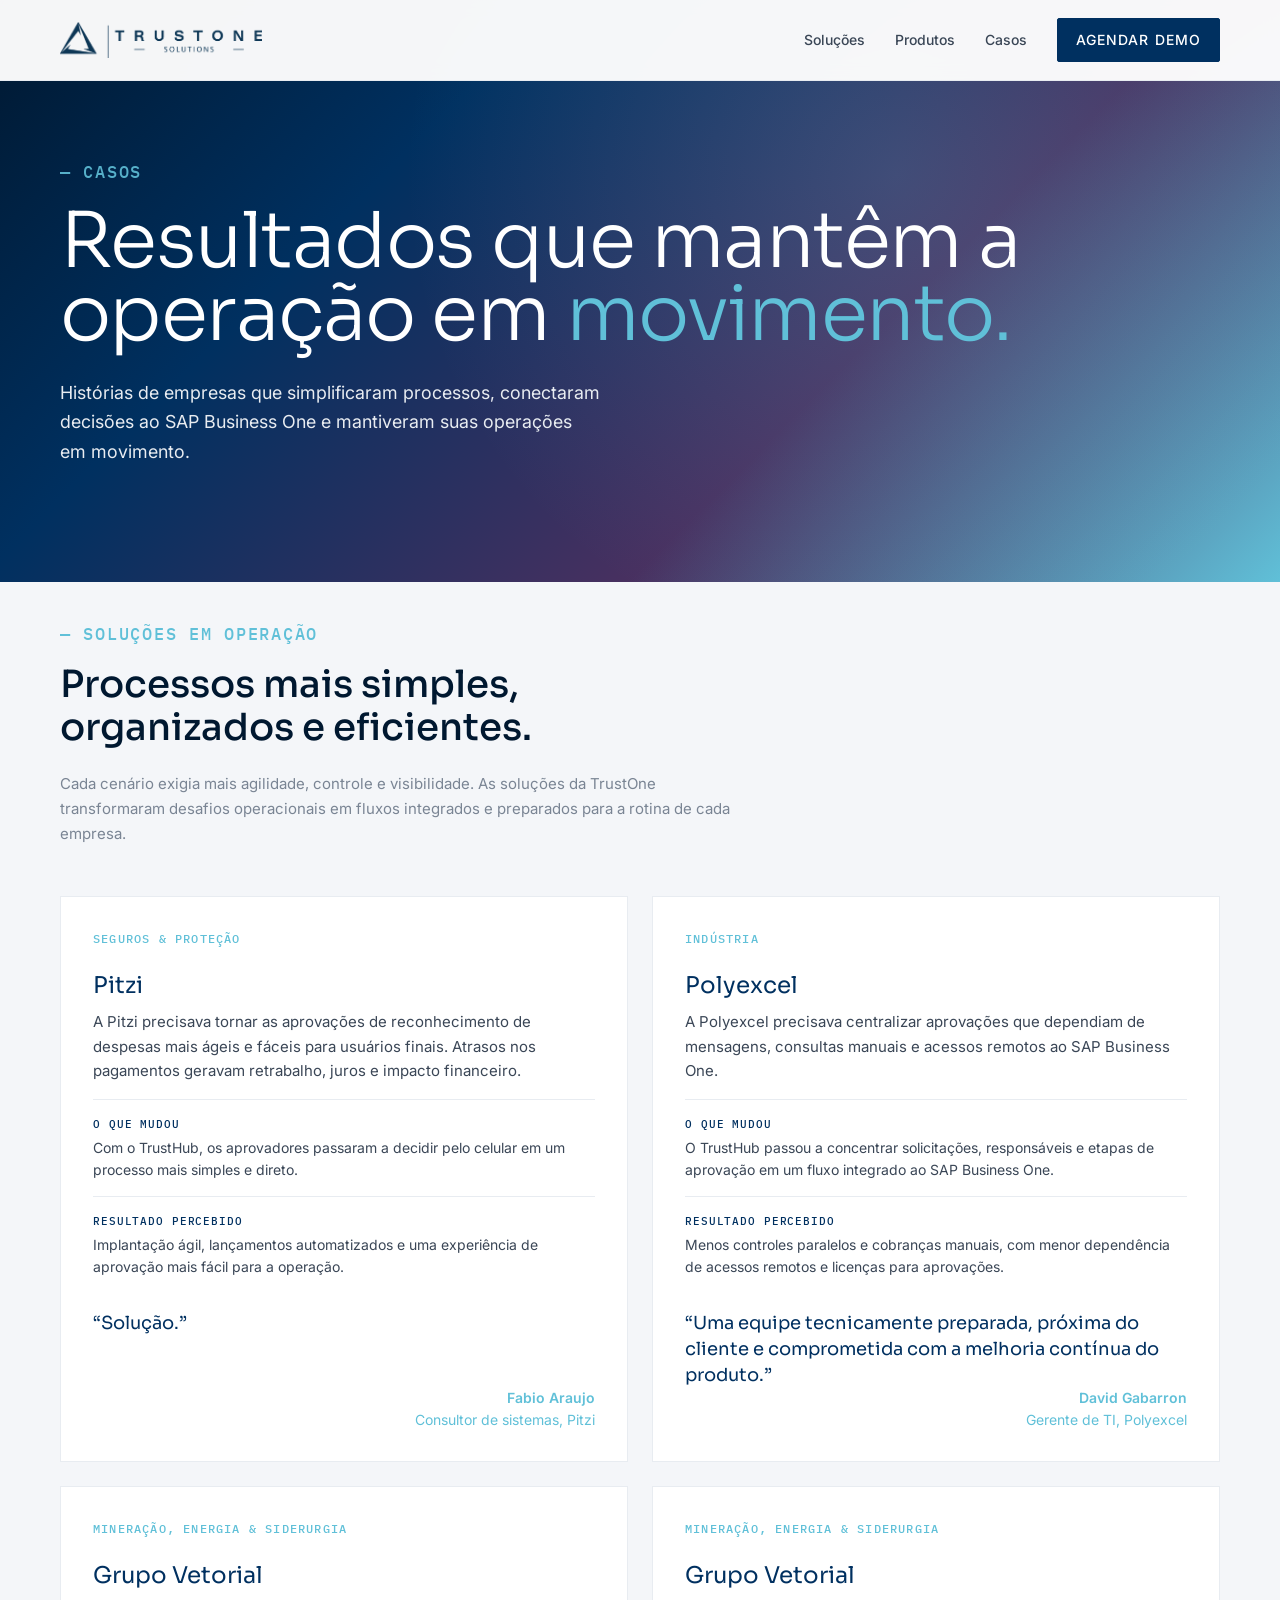
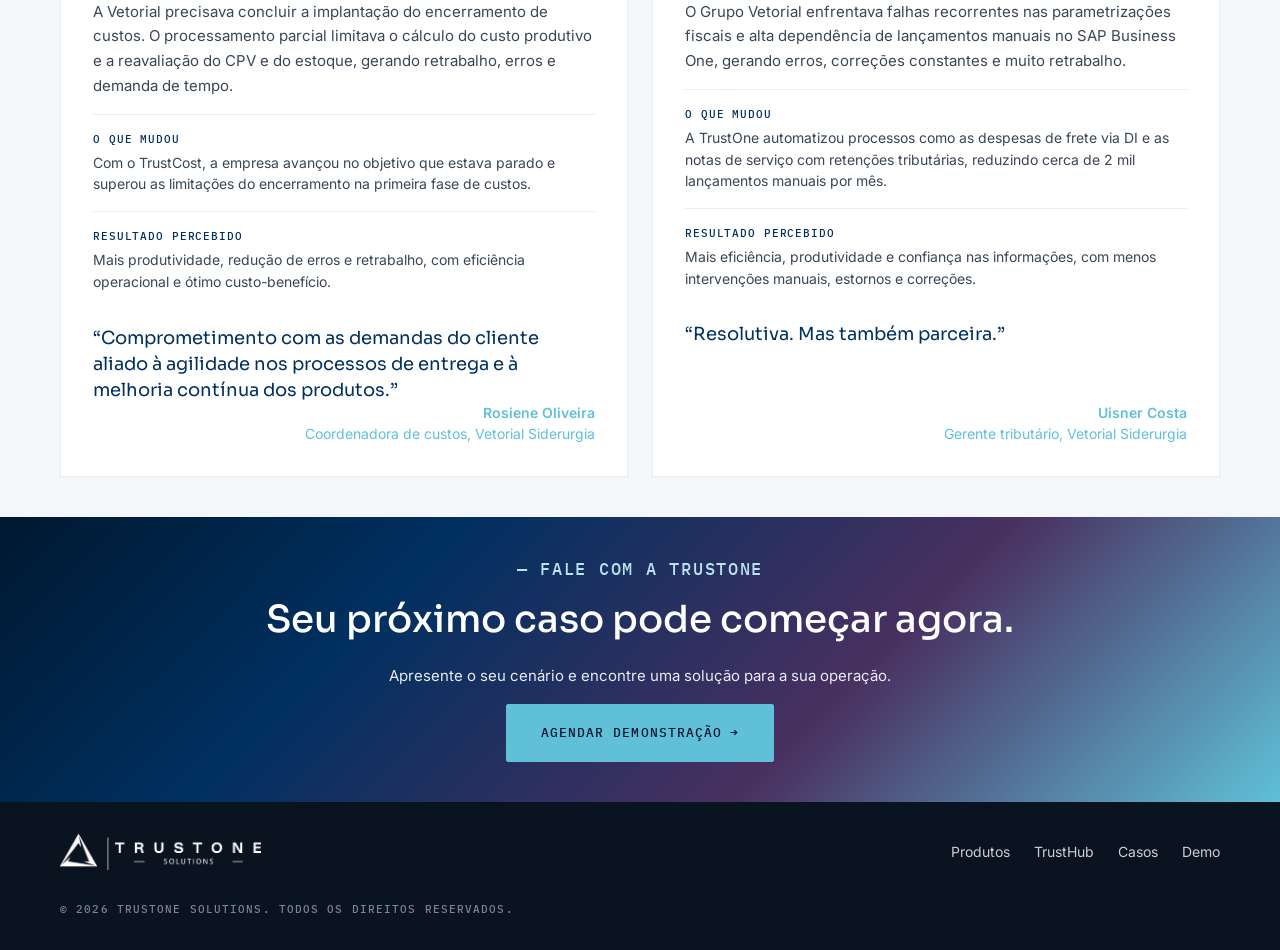
==== commit d79ffae1: "novo case de sucesso" ====
--- a/casos.html
+++ b/casos.html
@@ -64,13 +64,22 @@
             <p class="case-card__author"><span>David Gabarron</span><span>Gerente de TI, Polyexcel</span></p>
           </article>
           <article class="case-card">
-            <span class="card-kicker case-card__status">Siderurgia</span>
-            <h2 class="subhead">Vetorial</h2>
+            <span class="card-kicker case-card__status">Mineração, Energia &amp; Siderurgia</span>
+            <h2 class="subhead">Grupo Vetorial</h2>
             <p class="body-text">A Vetorial precisava concluir a implantação do encerramento de custos. O processamento parcial limitava o cálculo do custo produtivo e a reavaliação do CPV e do estoque, gerando retrabalho, erros e demanda de tempo.</p>
             <div class="case-card__detail"><strong>O que mudou</strong><span>Com o TrustCost, a empresa avançou no objetivo que estava parado e superou as limitações do encerramento na primeira fase de custos.</span></div>
             <div class="case-card__detail"><strong>Resultado percebido</strong><span>Mais produtividade, redução de erros e retrabalho, com eficiência operacional e ótimo custo-benefício.</span></div>
             <p class="case-card__quote">“Comprometimento com as demandas do cliente aliado à agilidade nos processos de entrega e à melhoria contínua dos produtos.”</p>
             <p class="case-card__author"><span>Rosiene Oliveira</span><span> Coordenadora de custos, Vetorial Siderurgia</span></p>
+          </article>
+          <article class="case-card">
+            <span class="card-kicker case-card__status">Mineração, Energia &amp; Siderurgia</span>
+            <h2 class="subhead">Grupo Vetorial</h2>
+            <p class="body-text">O Grupo Vetorial enfrentava falhas recorrentes nas parametrizações fiscais e alta dependência de lançamentos manuais no SAP Business One, gerando erros, correções constantes e muito retrabalho.</p>
+            <div class="case-card__detail"><strong>O que mudou</strong><span>A TrustOne automatizou processos como as despesas de frete via DI e as notas de serviço com retenções tributárias, reduzindo cerca de 2 mil lançamentos manuais por mês.</span></div>
+            <div class="case-card__detail"><strong>Resultado percebido</strong><span>Mais eficiência, produtividade e confiança nas informações, com menos intervenções manuais, estornos e correções.</span></div>
+            <p class="case-card__quote">“Resolutiva. Mas também parceira.”</p>
+            <p class="case-card__author"><span>Uisner Costa</span><span>Gerente tributário, Vetorial Siderurgia</span></p>
           </article>
         </div>
       </div>
--- a/pages.css
+++ b/pages.css
@@ -329,7 +329,7 @@
 }
 
 .case-grid {
-  grid-template-columns: repeat(3, minmax(0, 1fr));
+  grid-template-columns: repeat(2, minmax(0, 1fr));
 }
 
 .case-card {
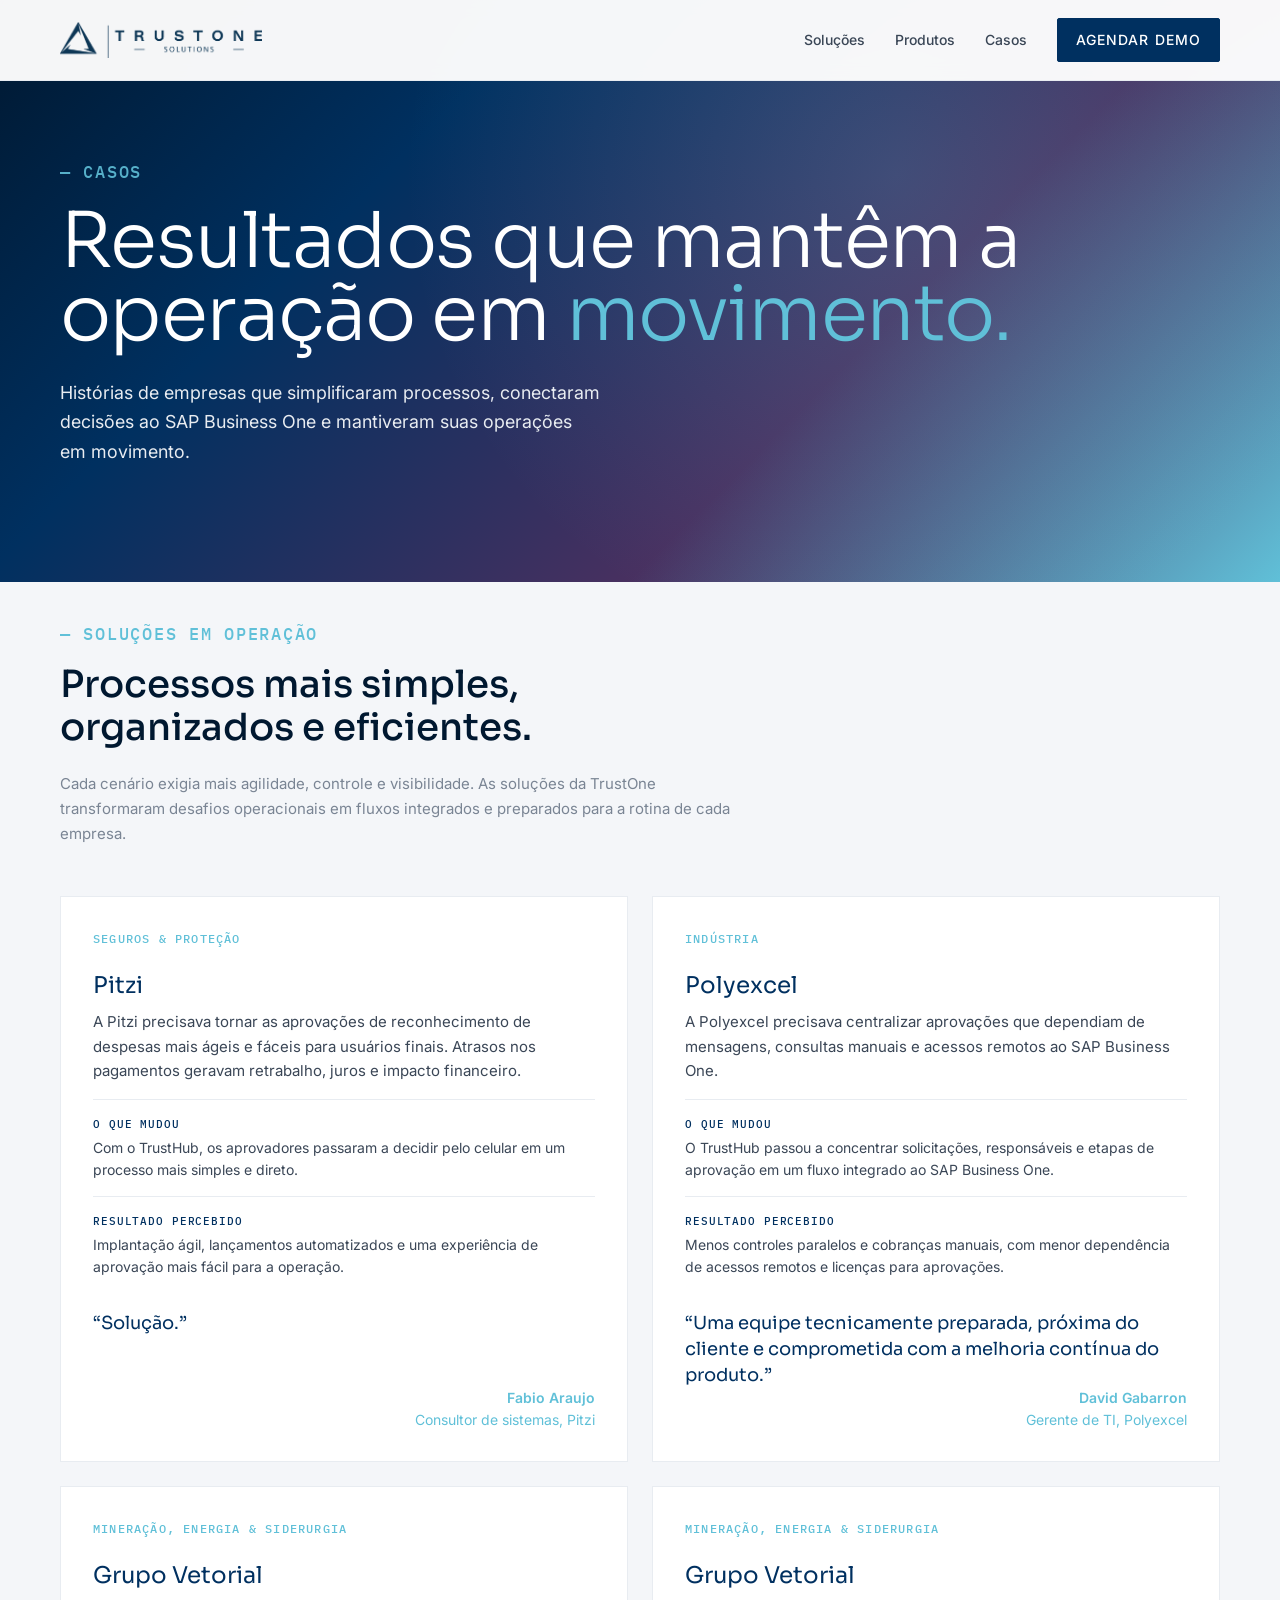
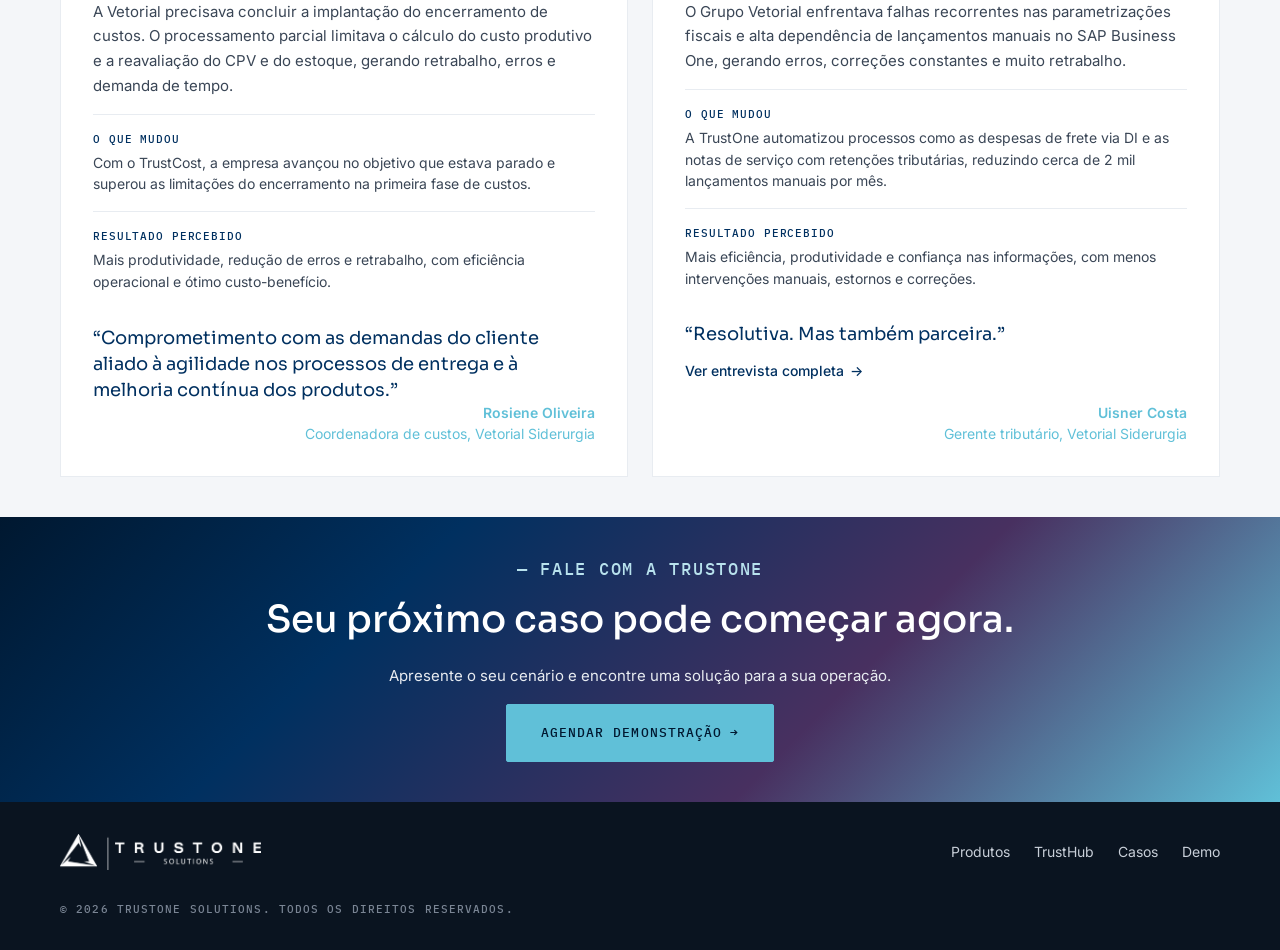
==== commit 143108f6: "detalhe de casos" ====
--- a/casos.html
+++ b/casos.html
@@ -79,6 +79,7 @@
             <div class="case-card__detail"><strong>O que mudou</strong><span>A TrustOne automatizou processos como as despesas de frete via DI e as notas de serviço com retenções tributárias, reduzindo cerca de 2 mil lançamentos manuais por mês.</span></div>
             <div class="case-card__detail"><strong>Resultado percebido</strong><span>Mais eficiência, produtividade e confiança nas informações, com menos intervenções manuais, estornos e correções.</span></div>
             <p class="case-card__quote">“Resolutiva. Mas também parceira.”</p>
+            <button class="link-arrow case-card__link" type="button" data-modal-open="modalGrupoVetorial">Ver entrevista completa <span aria-hidden="true">→</span></button>
             <p class="case-card__author"><span>Uisner Costa</span><span>Gerente tributário, Vetorial Siderurgia</span></p>
           </article>
         </div>
@@ -90,10 +91,46 @@
         <p class="caption caption--light">— Fale com a TrustOne</p>
         <h2 id="casesCtaTitle" class="headline">Seu próximo caso pode começar agora.</h2>
         <p class="body-text">Apresente o seu cenário e encontre uma solução para a sua operação.</p>
-        <a href="index.html#contato" class="btn btn--primary btn--large">Agendar demonstração <span aria-hidden="true">→</span></a>
+        <a href="index.html#contato" class="btn btn--primary btn--large">Agendar demonstração<span aria-hidden="true">→</span></a>
       </div>
     </section>
   </main>
+
+  <dialog class="case-modal" id="modalGrupoVetorial" aria-labelledby="modalGrupoVetorialTitle">
+    <div class="case-modal__inner">
+      <header class="case-modal__header">
+        <div>
+          <p class="caption caption--mono">— Entrevista completa</p>
+          <h2 id="modalGrupoVetorialTitle" class="subhead case-modal__title">Grupo Vetorial</h2>
+          <p class="caption case-modal__meta">Uisner Costa · Gerente tributário · Mineração, Energia &amp; Siderurgia</p>
+        </div>
+        <button class="case-modal__close" type="button" data-modal-close aria-label="Fechar entrevista"><span aria-hidden="true">×</span></button>
+      </header>
+      <div class="case-modal__body">
+        <div class="case-modal__qa"><h3>Qual é o nome da sua empresa e segmento?</h3><p>Grupo Vetorial (mineração, energia e siderurgia).</p></div>
+        <div class="case-modal__qa"><h3>Qual era o principal desafio antes da TrustOne?</h3><p>Nosso principal desafio era ter um ERP que proporcionasse maior governança e segurança às informações geradas a partir dos lançamentos fiscais, além de trazer mais automação e eficiência aos processos.</p></div>
+        <div class="case-modal__qa"><h3>Como estavam seus processos e uso do ERP naquele momento?</h3><p>Tínhamos um problema crônico de falhas nas parametrizações fiscais e alta dependência de lançamentos manuais, o que gerava erros recorrentes, necessidade constante de correções e um volume significativo de retrabalho.</p></div>
+        <div class="case-modal__qa"><h3>O que não estava funcionando bem no seu ERP/processos?</h3><p>Tínhamos dificuldades principalmente nas parametrizações fiscais, no tratamento das despesas de frete via DI e nos lançamentos automatizados via DF-e, o que demandava intervenções e correções recorrentes.</p></div>
+        <div class="case-modal__qa"><h3>Quais impactos isso causava no dia a dia (tempo, retrabalho, erros, financeiro)?</h3><p>Gerava muito retrabalho, principalmente com estornos e correções de lançamentos, além de um consumo significativo de tempo que poderia estar sendo direcionado para atividades mais analíticas e estratégicas.</p></div>
+        <div class="case-modal__qa"><h3>Você já tinha tentado resolver isso antes? Como foi?</h3><p>Sim. Já havíamos tentado solucionar internamente, mas foi necessário o apoio de uma consultoria especializada em SAP B1 para avançarmos de forma mais efetiva.</p></div>
+        <div class="case-modal__qa"><h3>O que fez você escolher a TrustOne Solutions?</h3><p>Confesso que, até então, não conhecíamos a TrustOne. No entanto, o escopo de trabalho proposto foi totalmente aderente às nossas necessidades. O prazo do projeto, o envolvimento do consultor e as possibilidades de automação de processos que antes não conseguíamos realizar foram diferenciais importantes na nossa escolha.</p></div>
+        <div class="case-modal__qa"><h3>Teve alguma dúvida ou receio antes de fechar?</h3><p>Estaria mentindo se dissesse que não. Tivemos, sim, algum receio, principalmente por ainda não conhecermos o trabalho da TrustOne. Após o início do projeto, porém, essa percepção mudou rapidamente.</p></div>
+        <div class="case-modal__qa"><h3>O que te passou segurança na decisão?</h3><p>Desde a apresentação da proposta, passando pelo kickoff e por todo o cronograma de entregas, ficou claro que havia segurança e comprometimento com tudo o que havia sido proposto, o que nos trouxe confiança na decisão.</p></div>
+        <div class="case-modal__qa"><h3>Como foi o processo de implantação/consultoria?</h3><p>Tivemos e ainda temos projetos em andamento e, em todos eles, o processo tem sido tranquilo, com grande proximidade e disponibilidade da consultoria. Posso dizer, com segurança, que esse é um dos grandes diferenciais da TrustOne.</p></div>
+        <div class="case-modal__qa"><h3>O que mais te chamou atenção na forma que trabalhamos?</h3><p>A proximidade e a disponibilidade para compreender o nosso business, aliadas à capacidade de transformar nossas necessidades em soluções práticas, inclusive para problemas que, até então, não conseguíamos resolver.</p></div>
+        <div class="case-modal__qa"><h3>Você sentiu diferença no nível técnico ou organização?</h3><p>Seguramente sim.</p></div>
+        <div class="case-modal__qa"><h3>O que melhorou depois da TrustOne?</h3><p>Eficiência, produtividade e confiança das informações.</p></div>
+        <div class="case-modal__qa"><h3>Você percebeu ganho de produtividade? Como?</h3><p>Sim, de forma significativa. Automatizamos processos que antes eram manuais, como o lançamento das despesas de frete via DI, reduzindo em média 2 mil lançamentos manuais por mês. Também automatizamos informações fiscais e retenções nas notas de serviços, entre outras melhorias que trouxeram ganho relevante de produtividade para o time.</p></div>
+        <div class="case-modal__qa"><h3>Houve redução de erros ou retrabalho?</h3><p>Sim. A redução das intervenções manuais trouxe mais segurança aos lançamentos e diminuiu significativamente a necessidade de correções e estornos.</p></div>
+        <div class="case-modal__qa"><h3>Consegue dar um exemplo prático de melhoria?</h3><p>O lançamento das despesas de frete via DI é um ótimo exemplo. Um processo que demandava grande volume de lançamentos manuais passou a ser automatizado, trazendo mais agilidade e confiabilidade ao processo.</p></div>
+        <div class="case-modal__qa"><h3>Teve impacto financeiro ou operacional mensurável?</h3><p>Sim. Além da redução média de aproximadamente 2 mil lançamentos manuais por mês, tivemos ganhos em outros processos. Um exemplo relevante foi a automatização das notas fiscais de serviços com retenções tributárias, que deixou de ser um ponto recorrente de erros e retrabalho.</p></div>
+        <div class="case-modal__qa"><h3>O investimento valeu a pena? Por quê?</h3><p>Sim. Como mencionado, tínhamos problemas crônicos para os quais já havíamos buscado alternativas, sem conseguir uma solução efetiva. Os resultados alcançados até aqui demonstram que o investimento valeu a pena.</p></div>
+        <div class="case-modal__qa"><h3>Hoje você enxerga seu ERP de forma diferente?</h3><p>Sim. Entendemos hoje que o ERP possui possibilidades que antes não conseguíamos explorar. Estamos em um processo contínuo de evolução, com projetos já concluídos e outros em andamento. Os projetos finalizados já trouxeram resultados positivos, e os próximos tendem a ampliar ainda mais a automação, segurança e eficiência dos nossos processos.</p></div>
+        <div class="case-modal__qa"><h3>Como você descreveria a TrustOne em uma frase?</h3><p>Resolutiva. Mas também “parceira”.</p></div>
+        <div class="case-modal__qa"><h3>Você recomendaria? Para quem?</h3><p>Sim. Para empresas que enfrentam problemas semelhantes aos que tivemos e que buscam soluções efetivas para seus processos.</p></div>
+      </div>
+    </div>
+  </dialog>
 
   <footer class="site-footer">
     <div class="container footer-inner">
--- a/pages.css
+++ b/pages.css
@@ -395,6 +395,112 @@
   color: var(--stone);
 }
 
+.case-card__link {
+  margin-top: 14px;
+  padding: 0;
+  border: 0;
+  background: none;
+  cursor: pointer;
+}
+
+.case-modal {
+  width: min(760px, calc(100vw - 40px));
+  max-height: calc(100vh - 80px);
+  margin: auto;
+  padding: 0;
+  border: 0;
+  border-radius: 4px;
+  background: #ffffff;
+  box-shadow: 0 24px 64px rgba(0, 24, 48, 0.24);
+}
+
+.case-modal::backdrop {
+  background: rgba(10, 20, 32, 0.55);
+  backdrop-filter: blur(4px);
+}
+
+.case-modal__inner {
+  display: flex;
+  flex-direction: column;
+  max-height: calc(100vh - 80px);
+}
+
+.case-modal__header {
+  display: flex;
+  align-items: flex-start;
+  justify-content: space-between;
+  gap: 16px;
+  padding: calc(var(--space-unit) * 0.75) calc(var(--space-unit) * 0.75) calc(var(--space-unit) * 0.5);
+  border-bottom: 1px solid var(--mist);
+}
+
+.case-modal__title {
+  margin-bottom: 4px;
+}
+
+.case-modal__meta {
+  margin-bottom: 0;
+  text-transform: none;
+  letter-spacing: 0.02em;
+}
+
+.case-modal__close {
+  flex-shrink: 0;
+  width: 36px;
+  height: 36px;
+  border: 1px solid var(--fog);
+  border-radius: 50%;
+  background: none;
+  font-size: 20px;
+  line-height: 1;
+  color: var(--graphite);
+  cursor: pointer;
+  transition: color var(--transition-fast), border-color var(--transition-fast);
+}
+
+.case-modal__close:hover {
+  color: var(--trust-navy);
+  border-color: var(--trust-navy);
+}
+
+.case-modal__body {
+  padding: calc(var(--space-unit) * 0.75);
+  overflow-y: auto;
+}
+
+.case-modal__qa {
+  padding: 18px 0;
+  border-bottom: 1px solid var(--mist);
+}
+
+.case-modal__qa:last-child {
+  border-bottom: 0;
+}
+
+.case-modal__qa h3 {
+  font-family: var(--font-sora);
+  font-size: 15px;
+  font-weight: 600;
+  line-height: 1.45;
+  color: var(--trust-navy);
+  margin: 0 0 8px;
+}
+
+.case-modal__qa p {
+  font-size: 14px;
+  line-height: 1.65;
+  color: var(--graphite);
+  margin: 0;
+}
+
+@media (max-width: 768px) {
+  .case-modal__header,
+  .case-modal__body {
+    padding-left: 24px;
+    padding-right: 24px;
+  }
+}
+
 @media (max-width: 1024px) {
   .case-grid {
     grid-template-columns: repeat(2, minmax(0, 1fr));
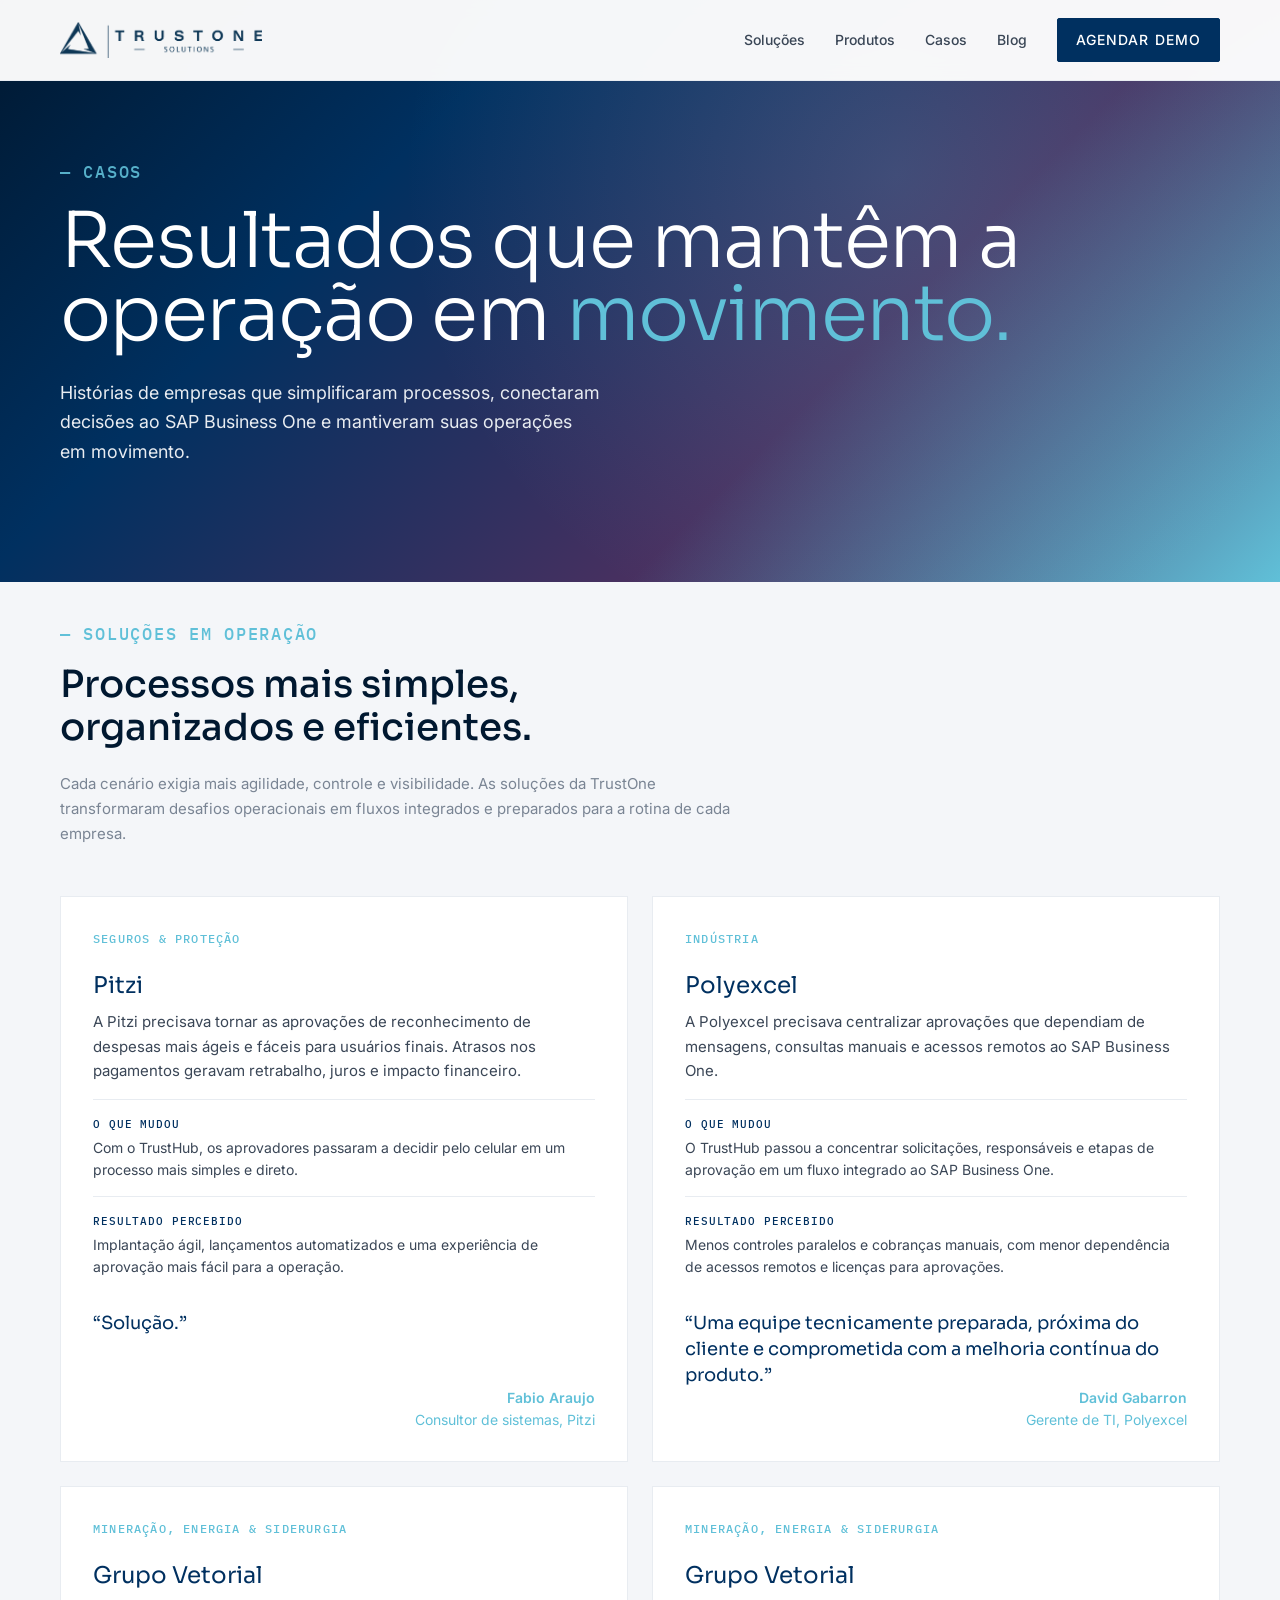
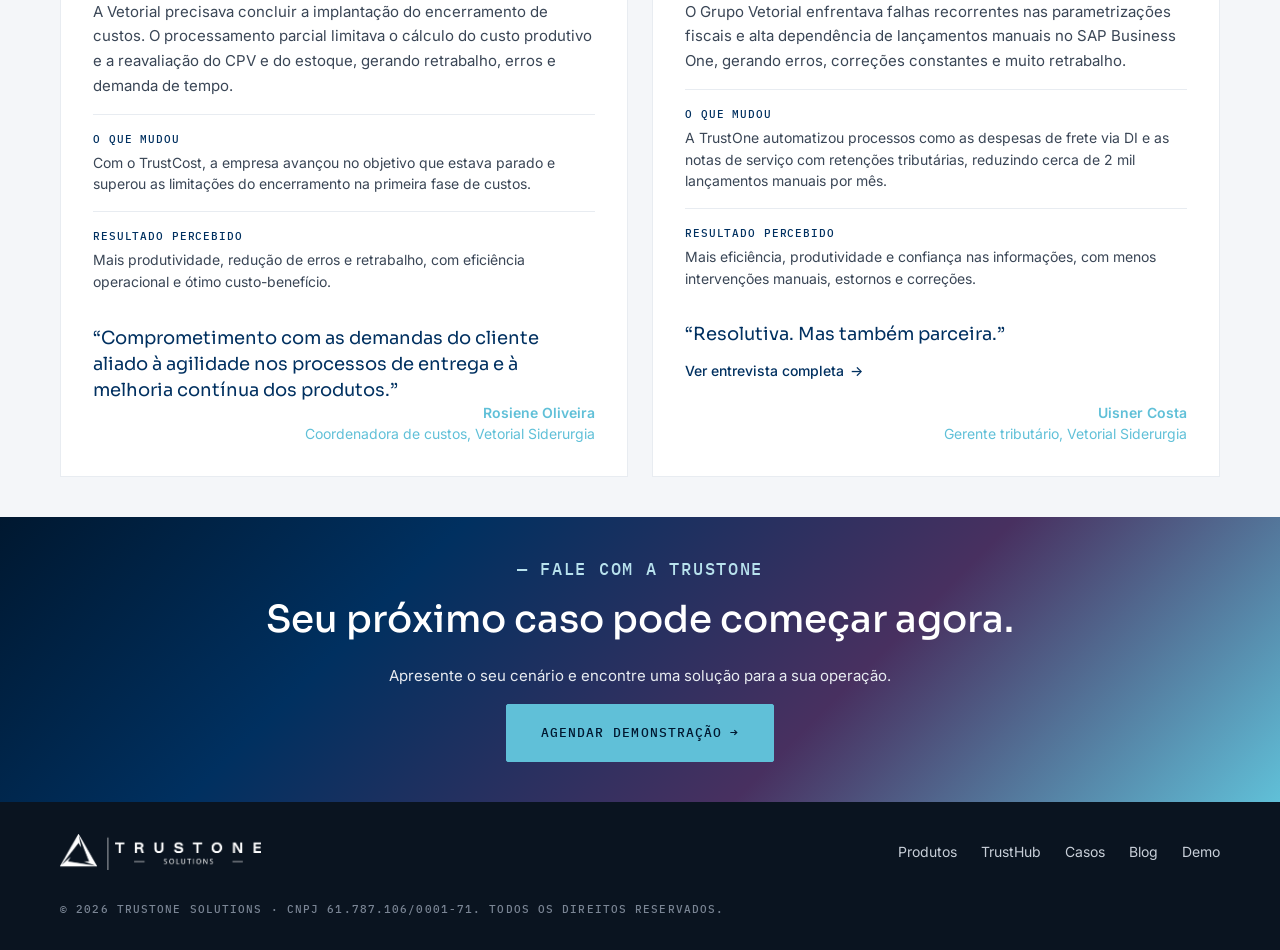
==== commit 0347ad99: "Blog com 4 artigos, llms.txt, CNPJ no rodapé e sitemap atualizado Co-Authored-By: Claude Sonnet 5.5 " ====
--- a/casos.html
+++ b/casos.html
@@ -3,11 +3,16 @@
 <head>
   <meta charset="UTF-8" />
   <meta name="viewport" content="width=device-width, initial-scale=1.0" />
-  <meta name="description" content="Casos de sucesso da TrustOne Solutions." />
+  <meta name="description" content="Casos de sucesso da TrustOne Solutions com SAP Business One: Pitzi, Polyexcel e Grupo Vetorial. Aprovações pelo celular, custos e automação fiscal." />
+  <link rel="canonical" href="https://trustone.solutions/casos.html" />
+  <meta property="og:type" content="website" />
+  <meta property="og:site_name" content="TrustOne Solutions" />
+  <meta property="og:title" content="Casos de sucesso | TrustOne Solutions" />
+  <meta property="og:url" content="https://trustone.solutions/casos.html" />
   <meta name="keywords" content="SAP Business One, consultoria empresarial, analytics, desenvolvimento, gestão empresarial, ERP, business intelligence, automação de processos, São Paulo">
   <meta name="language" content="pt-BR">
   <link rel="icon" type="image/png" href="assets/favicon.png">
-  <title>Casos | TrustOne Solutions</title>
+  <title>Casos de sucesso com SAP Business One | TrustOne Solutions</title>
   <link rel="preconnect" href="https://fonts.googleapis.com" />
   <link rel="preconnect" href="https://fonts.gstatic.com" crossorigin />
   <link href="https://fonts.googleapis.com/css2?family=IBM+Plex+Mono:wght@400;500&family=Inter:wght@400;500;600&family=Sora:wght@300;400;500;600&display=swap" rel="stylesheet" />
@@ -21,7 +26,7 @@
       <nav class="main-nav" id="mainNav" aria-label="Navegação principal">
         <a href="index.html#solucoes">Soluções</a>
         <a href="produtos.html">Produtos</a>
-        <a href="casos.html">Casos</a>
+        <a href="casos.html">Casos</a><a href="blog.html">Blog</a>
         <a href="index.html#contato" class="btn btn--small">Agendar demo</a>
       </nav>
       <button class="menu-toggle" id="menuToggle" aria-label="Abrir menu" aria-expanded="false" aria-controls="mainNav"><span></span><span></span><span></span></button>
@@ -135,8 +140,8 @@
   <footer class="site-footer">
     <div class="container footer-inner">
       <a href="index.html" class="logo logo--footer" aria-label="TrustOne Solutions - Início"><img src="assets/logo_horizontal_2cores.png" alt="TrustOne Solutions" /></a>
-      <nav class="footer-nav" aria-label="Links do rodapé"><a href="produtos.html">Produtos</a><a href="trusthub.html">TrustHub</a><a href="casos.html">Casos</a><a href="index.html#contato">Demo</a></nav>
-      <p class="caption caption--mono footer__legal">© 2026 TrustOne Solutions. Todos os direitos reservados.</p>
+      <nav class="footer-nav" aria-label="Links do rodapé"><a href="produtos.html">Produtos</a><a href="trusthub.html">TrustHub</a><a href="casos.html">Casos</a><a href="blog.html">Blog</a><a href="index.html#contato">Demo</a></nav>
+      <p class="caption caption--mono footer__legal">© 2026 TrustOne Solutions · CNPJ 61.787.106/0001-71. Todos os direitos reservados.</p>
     </div>
   </footer>
   <script src="script.js"></script>
--- a/style.css
+++ b/style.css
@@ -881,3 +881,30 @@
     align-items: flex-start;
   }
 }
+
+
+/* ==========================================================================
+   Formulário de contato (API própria)
+   ========================================================================== */
+.contact__form { padding: 32px; }
+.lead-form { display: grid; grid-template-columns: 1fr 1fr; gap: 20px; }
+.lead-form .field { display: flex; flex-direction: column; gap: 6px; min-width: 0; }
+.lead-form .field--full, .lead-form__status, .lead-form__submit { grid-column: 1 / -1; }
+.lead-form label { font-family: var(--font-mono); font-size: 12px; letter-spacing: .04em; color: var(--ciano-300); }
+.lead-form input, .lead-form select, .lead-form textarea {
+  width: 100%; padding: 12px 14px; font: 15px var(--font-inter); color: #fff;
+  background: rgba(255,255,255,.06); border: 1px solid rgba(255,255,255,.2); border-radius: 2px;
+  transition: border-color var(--transition-fast);
+}
+.lead-form select option { color: #0A1420; }
+.lead-form input:focus, .lead-form select:focus, .lead-form textarea:focus { outline: none; border-color: var(--trust-cyan); }
+.lead-form .is-invalid { border-color: #ff7b7b; }
+.lead-form__trap { position: absolute; left: -9999px; }
+.lead-form__status { margin: 0; min-height: 1.4em; font-size: 14px; color: var(--fog); }
+.lead-form__status.is-error { color: #ff9b9b; }
+.lead-form__status.is-ok { color: #8fe0b0; }
+.lead-form__submit[disabled] { opacity: .6; cursor: wait; }
+@media (max-width: 768px) {
+  .contact__form { padding: 20px; min-height: 0; }
+  .lead-form { grid-template-columns: 1fr; }
+}
